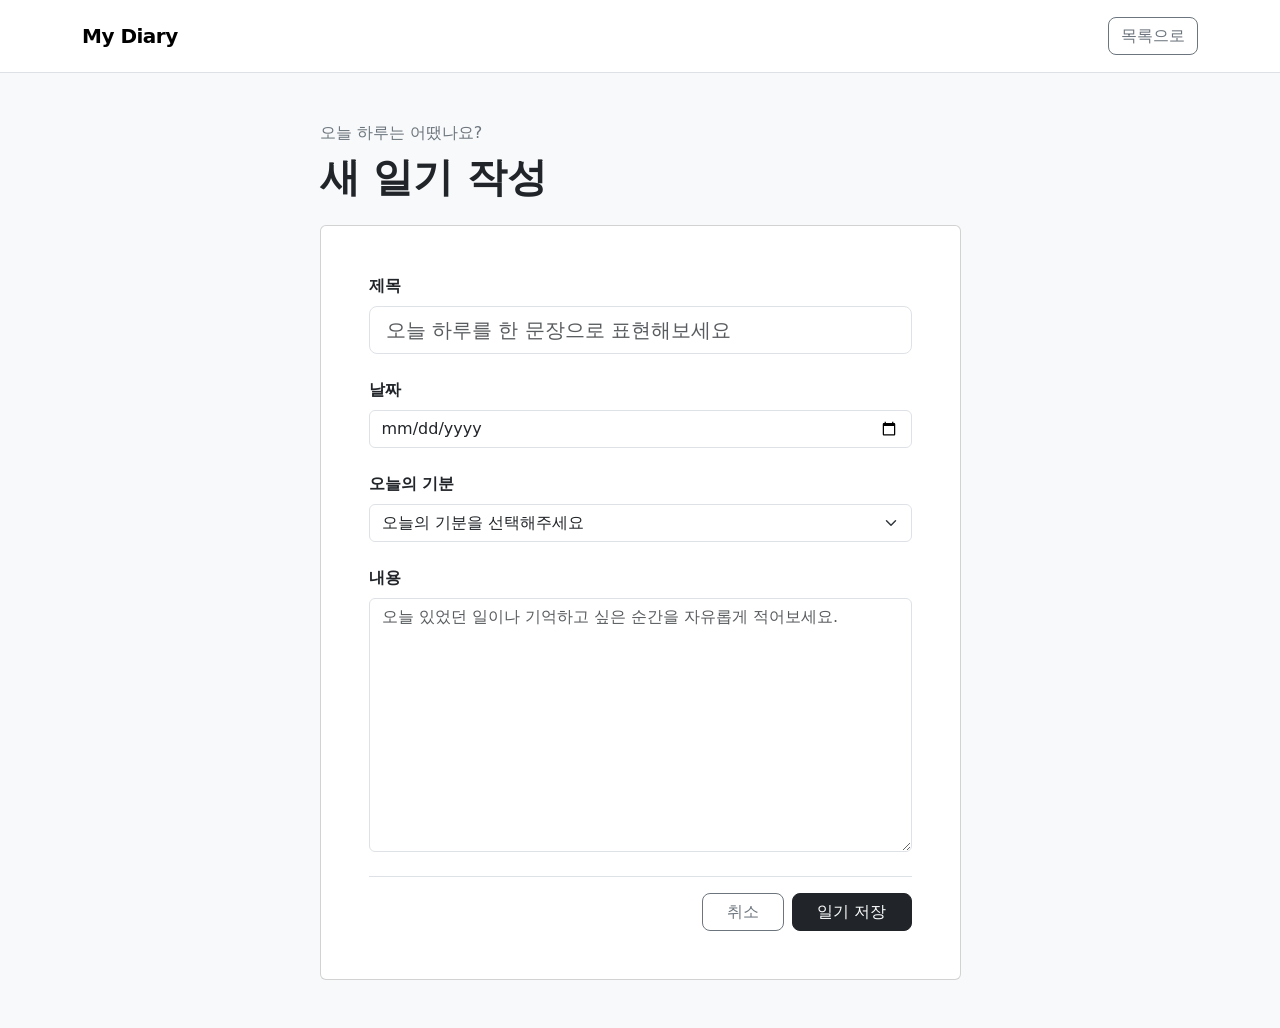
==== add.html @ bf15f988 "diary" ====
<!DOCTYPE html>
<html lang="ko">
<head>
  <meta charset="UTF-8">
  <meta name="viewport" content="width=device-width, initial-scale=1.0">

  <title>새 일기 작성 | My Diary</title>

  <!-- Bootstrap -->
  <link
    href="https://cdn.jsdelivr.net/npm/bootstrap@5.3.3/dist/css/bootstrap.min.css"
    rel="stylesheet"
  >

  <!-- Custom CSS -->
  <link rel="stylesheet" href="my.css">
</head>

<body>

  <!-- Navbar -->
  <nav class="navbar navbar-expand-lg bg-white border-bottom">
    <div class="container py-2">

      <a class="navbar-brand fw-bold" href="index.html">
        My Diary
      </a>

      <a href="index.html" class="btn btn-outline-secondary">
        목록으로
      </a>

    </div>
  </nav>


  <!-- Main -->
  <main class="container my-5">

    <div class="row justify-content-center">

      <div class="col-lg-8 col-xl-7">

        <!-- Page Header -->
        <div class="mb-4">
          <p class="text-secondary mb-2">
            오늘 하루는 어땠나요?
          </p>

          <h1 class="fw-bold">
            새 일기 작성
          </h1>
        </div>


        <!-- Diary Form -->
        <div class="card diary-form-card">

          <div class="card-body p-4 p-md-5">

            <form>

              <!-- Title -->
              <div class="mb-4">

                <label
                  for="title"
                  class="form-label fw-semibold"
                >
                  제목
                </label>

                <input
                  type="text"
                  class="form-control form-control-lg"
                  id="title"
                  name="title"
                  placeholder="오늘 하루를 한 문장으로 표현해보세요"
                  required
                >

              </div>


              <!-- Date -->
              <div class="mb-4">

                <label
                  for="date"
                  class="form-label fw-semibold"
                >
                  날짜
                </label>

                <input
                  type="date"
                  class="form-control"
                  id="date"
                  name="date"
                  required
                >

              </div>


              <!-- Mood -->
              <div class="mb-4">

                <label
                  for="mood"
                  class="form-label fw-semibold"
                >
                  오늘의 기분
                </label>

                <select
                  class="form-select"
                  id="mood"
                  name="mood"
                >

                  <option selected disabled>
                    오늘의 기분을 선택해주세요
                  </option>

                  <option value="happy">
                    😊 행복
                  </option>

                  <option value="good">
                    😄 좋음
                  </option>

                  <option value="normal">
                    🌿 평범
                  </option>

                  <option value="tired">
                    😴 피곤
                  </option>

                  <option value="sad">
                    😢 슬픔
                  </option>

                </select>

              </div>


              <!-- Content -->
              <div class="mb-4">

                <label
                  for="content"
                  class="form-label fw-semibold"
                >
                  내용
                </label>

                <textarea
                  class="form-control"
                  id="content"
                  name="content"
                  rows="10"
                  placeholder="오늘 있었던 일이나 기억하고 싶은 순간을 자유롭게 적어보세요."
                  required
                ></textarea>

              </div>


              <!-- Buttons -->
              <div
                class="d-flex justify-content-end gap-2 pt-3 border-top"
              >

                <a
                  href="index.html"
                  class="btn btn-outline-secondary px-4"
                >
                  취소
                </a>

                <button
                  type="submit"
                  class="btn btn-dark px-4"
                >
                 <a href="index.html" class="text-white text-decoration-none">일기 저장</a>
                </button>

              </div>

            </form>

          </div>

        </div>

      </div>

    </div>

  </main>

</body>
</html>
---- my.css ----
body {
  background-color: #f8f9fa;
  color: #212529;
}

.navbar-brand {
  letter-spacing: -0.5px;
}

.diary-card {
  border: 0;
  border-radius: 18px;
  box-shadow: 0 4px 18px rgba(0, 0, 0, 0.06);
  transition: 0.2s;
}

.diary-card:hover {
  transform: translateY(-4px);
  box-shadow: 0 8px 25px rgba(0, 0, 0, 0.1);
}

.diary-card .card-body {
  padding: 24px;
}

.diary-card .card-footer {
  padding-left: 24px;
  padding-right: 24px;
}

.card-text {
  line-height: 1.7;
}

.btn {
  border-radius: 8px;
}

.badge {
  padding: 8px 10px;
  border-radius: 8px;
}
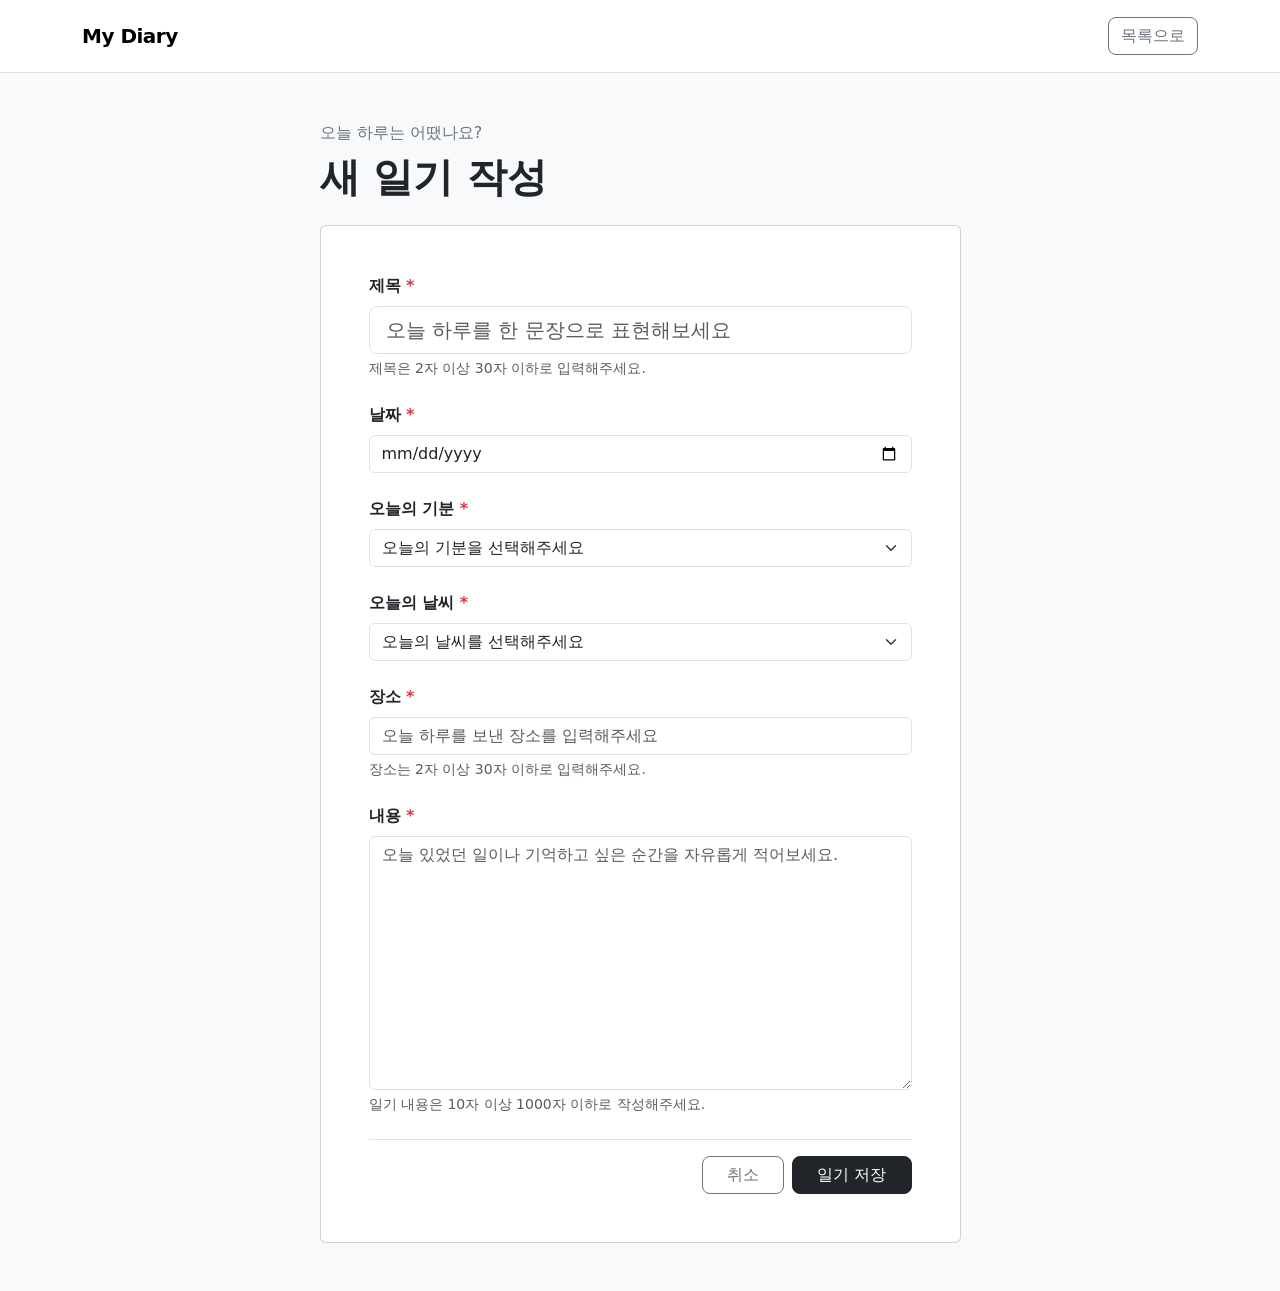
==== commit 3d0c86cc: "add something" ====
--- a/add.html
+++ b/add.html
@@ -1,5 +1,6 @@
 <!DOCTYPE html>
 <html lang="ko">
+
 <head>
   <meta charset="UTF-8">
   <meta name="viewport" content="width=device-width, initial-scale=1.0">
@@ -12,7 +13,6 @@
     rel="stylesheet"
   >
 
-  <!-- Custom CSS -->
   <link rel="stylesheet" href="my.css">
 </head>
 
@@ -41,8 +41,9 @@
 
       <div class="col-lg-8 col-xl-7">
 
-        <!-- Page Header -->
+        <!-- Header -->
         <div class="mb-4">
+
           <p class="text-secondary mb-2">
             오늘 하루는 어땠나요?
           </p>
@@ -50,17 +51,19 @@
           <h1 class="fw-bold">
             새 일기 작성
           </h1>
+
         </div>
 
 
-        <!-- Diary Form -->
+        <!-- Form Card -->
         <div class="card diary-form-card">
 
           <div class="card-body p-4 p-md-5">
 
-            <form>
-
-              <!-- Title -->
+            <form action="index.html" method="get">
+
+
+              <!-- 제목 -->
               <div class="mb-4">
 
                 <label
@@ -68,6 +71,7 @@
                   class="form-label fw-semibold"
                 >
                   제목
+                  <span class="text-danger">*</span>
                 </label>
 
                 <input
@@ -76,13 +80,23 @@
                   id="title"
                   name="title"
                   placeholder="오늘 하루를 한 문장으로 표현해보세요"
-                  required
-                >
-
-              </div>
-
-
-              <!-- Date -->
+
+                  required
+                  minlength="2"
+                  maxlength="30"
+                  pattern="[가-힣a-zA-Z0-9\s!?.,]+"
+
+                  title="제목은 2자 이상 30자 이하로 입력해주세요."
+                >
+
+                <div class="form-text">
+                  제목은 2자 이상 30자 이하로 입력해주세요.
+                </div>
+
+              </div>
+
+
+              <!-- 날짜 -->
               <div class="mb-4">
 
                 <label
@@ -90,6 +104,7 @@
                   class="form-label fw-semibold"
                 >
                   날짜
+                  <span class="text-danger">*</span>
                 </label>
 
                 <input
@@ -97,13 +112,17 @@
                   class="form-control"
                   id="date"
                   name="date"
-                  required
-                >
-
-              </div>
-
-
-              <!-- Mood -->
+
+                  min="2020-01-01"
+                  max="2026-12-31"
+
+                  required
+                >
+
+              </div>
+
+
+              <!-- 기분 -->
               <div class="mb-4">
 
                 <label
@@ -111,44 +130,96 @@
                   class="form-label fw-semibold"
                 >
                   오늘의 기분
+                  <span class="text-danger">*</span>
                 </label>
 
                 <select
                   class="form-select"
                   id="mood"
                   name="mood"
-                >
-
-                  <option selected disabled>
+                  required
+                >
+
+                  <option value="" selected disabled>
                     오늘의 기분을 선택해주세요
                   </option>
 
-                  <option value="happy">
-                    😊 행복
+                  <option value="happy">😊 행복</option>
+                  <option value="good">😄 좋음</option>
+                  <option value="normal">🌿 평범</option>
+                  <option value="tired">😴 피곤</option>
+                  <option value="sad">😢 슬픔</option>
+
+                </select>
+
+              </div>
+
+
+              <!-- 날씨 -->
+              <div class="mb-4">
+
+                <label
+                  for="weather"
+                  class="form-label fw-semibold"
+                >
+                  오늘의 날씨
+                  <span class="text-danger">*</span>
+                </label>
+
+                <select
+                  class="form-select"
+                  id="weather"
+                  name="weather"
+                  required
+                >
+
+                  <option value="" selected disabled>
+                    오늘의 날씨를 선택해주세요
                   </option>
 
-                  <option value="good">
-                    😄 좋음
-                  </option>
-
-                  <option value="normal">
-                    🌿 평범
-                  </option>
-
-                  <option value="tired">
-                    😴 피곤
-                  </option>
-
-                  <option value="sad">
-                    😢 슬픔
-                  </option>
+                  <option value="sunny">☀️ 맑음</option>
+                  <option value="cloudy">☁️ 흐림</option>
+                  <option value="rainy">🌧️ 비</option>
+                  <option value="snowy">❄️ 눈</option>
+                  <option value="windy">🌬️ 바람</option>
 
                 </select>
 
               </div>
 
 
-              <!-- Content -->
+              <!-- 장소 -->
+              <div class="mb-4">
+
+                <label
+                  for="location"
+                  class="form-label fw-semibold"
+                >
+                  장소
+                  <span class="text-danger">*</span>
+                </label>
+
+                <input
+                  type="text"
+                  class="form-control"
+                  id="location"
+                  name="location"
+
+                  placeholder="오늘 하루를 보낸 장소를 입력해주세요"
+
+                  required
+                  minlength="2"
+                  maxlength="30"
+                >
+
+                <div class="form-text">
+                  장소는 2자 이상 30자 이하로 입력해주세요.
+                </div>
+
+              </div>
+
+
+              <!-- 내용 -->
               <div class="mb-4">
 
                 <label
@@ -156,16 +227,26 @@
                   class="form-label fw-semibold"
                 >
                   내용
+                  <span class="text-danger">*</span>
                 </label>
 
                 <textarea
                   class="form-control"
                   id="content"
                   name="content"
+
                   rows="10"
+
                   placeholder="오늘 있었던 일이나 기억하고 싶은 순간을 자유롭게 적어보세요."
-                  required
+
+                  required
+                  minlength="10"
+                  maxlength="1000"
                 ></textarea>
+
+                <div class="form-text">
+                  일기 내용은 10자 이상 1000자 이하로 작성해주세요.
+                </div>
 
               </div>
 
@@ -186,7 +267,7 @@
                   type="submit"
                   class="btn btn-dark px-4"
                 >
-                 <a href="index.html" class="text-white text-decoration-none">일기 저장</a>
+                  일기 저장
                 </button>
 
               </div>
